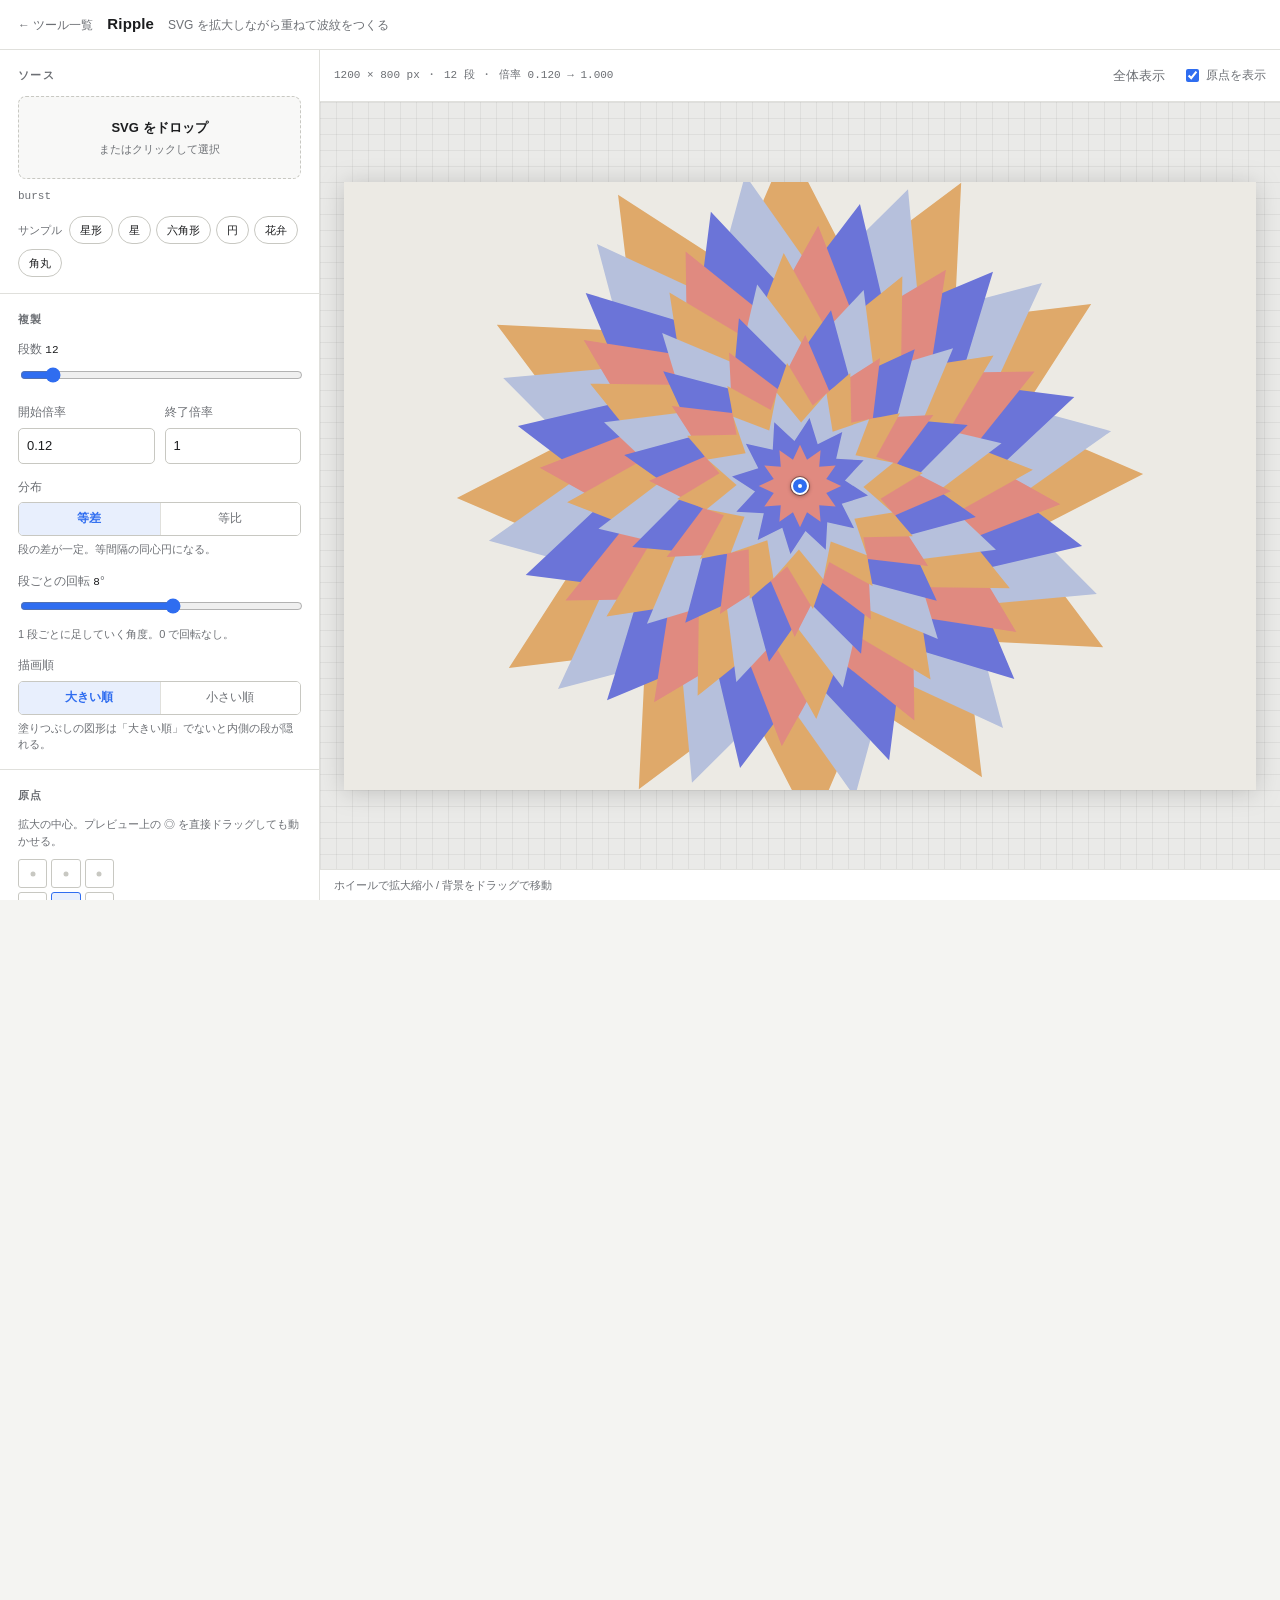
==== ripple/index.html @ efe1f110 "Add Ripple, an SVG ripple generator, as the first Graphics Lab tool Sets up the site as a static, bu" ====
<!DOCTYPE html>
<html lang="ja">
<head>
<meta charset="utf-8">
<meta name="viewport" content="width=device-width, initial-scale=1">
<title>Ripple — SVG 波紋ジェネレーター</title>
<meta name="description" content="任意の SVG を等差・等比で拡大複製し、複数色で塗り分けた波紋状のグラフィックを作るブラウザツール。">
<link rel="icon" href="data:image/svg+xml,%3Csvg xmlns='http://www.w3.org/2000/svg' viewBox='0 0 32 32'%3E%3Ccircle cx='16' cy='16' r='14' fill='none' stroke='%232f6df0' stroke-width='2.5'/%3E%3Ccircle cx='16' cy='16' r='8.5' fill='none' stroke='%232f6df0' stroke-width='2.5'/%3E%3Ccircle cx='16' cy='16' r='3' fill='%232f6df0'/%3E%3C/svg%3E">
<link rel="stylesheet" href="../assets/css/base.css">
<link rel="stylesheet" href="css/app.css">
</head>
<body class="app">

<header class="app__bar">
  <a class="app__home" href="../">&larr; ツール一覧</a>
  <h1 class="app__title">Ripple</h1>
  <p class="app__lead">SVG を拡大しながら重ねて波紋をつくる</p>
</header>

<main class="app__body">

  <!-- ============ 操作パネル ============ -->
  <aside class="panel" id="panel">

    <section class="group">
      <h2 class="group__title">ソース</h2>

      <div class="drop" id="drop" tabindex="0" role="button"
           aria-label="SVG ファイルを選択、またはドラッグ＆ドロップ">
        <strong>SVG をドロップ</strong>
        <span>またはクリックして選択</span>
      </div>
      <input type="file" id="file" accept=".svg,image/svg+xml" hidden>

      <p class="source-name" id="sourceName">サンプルを読み込み中…</p>

      <div class="samples">
        <span class="samples__label">サンプル</span>
        <button type="button" class="chip" data-sample="burst">星形</button>
        <button type="button" class="chip" data-sample="star">星</button>
        <button type="button" class="chip" data-sample="hexagon">六角形</button>
        <button type="button" class="chip" data-sample="circle">円</button>
        <button type="button" class="chip" data-sample="petal">花弁</button>
        <button type="button" class="chip" data-sample="rounded">角丸</button>
      </div>

      <p class="notice" id="notice" hidden></p>
    </section>

    <section class="group">
      <h2 class="group__title">複製</h2>

      <div class="field">
        <label for="count">段数 <output id="countOut">12</output></label>
        <input type="range" id="count" min="1" max="120" step="1" value="12">
      </div>

      <div class="field field--pair">
        <div>
          <label for="scaleStart">開始倍率</label>
          <input type="number" id="scaleStart" min="0.001" max="50" step="0.01" value="0.12">
        </div>
        <div>
          <label for="scaleEnd">終了倍率</label>
          <input type="number" id="scaleEnd" min="0.001" max="50" step="0.01" value="1">
        </div>
      </div>

      <div class="field">
        <span class="field__label">分布</span>
        <div class="seg" role="radiogroup" aria-label="分布">
          <label><input type="radio" name="distribution" value="arithmetic" checked><span>等差</span></label>
          <label><input type="radio" name="distribution" value="geometric"><span>等比</span></label>
        </div>
        <p class="hint" id="distHint">段の差が一定。等間隔の同心円になる。</p>
      </div>

      <div class="field">
        <label for="rotationStep">段ごとの回転 <output id="rotOut">8</output>°</label>
        <input type="range" id="rotationStep" min="-90" max="90" step="0.5" value="8">
        <p class="hint">1 段ごとに足していく角度。0 で回転なし。</p>
      </div>

      <div class="field">
        <span class="field__label">描画順</span>
        <div class="seg" role="radiogroup" aria-label="描画順">
          <label><input type="radio" name="order" value="outer-first" checked><span>大きい順</span></label>
          <label><input type="radio" name="order" value="inner-first"><span>小さい順</span></label>
        </div>
        <p class="hint">塗りつぶしの図形は「大きい順」でないと内側の段が隠れる。</p>
      </div>
    </section>

    <section class="group">
      <h2 class="group__title">原点</h2>
      <p class="hint">拡大の中心。プレビュー上の &#9678; を直接ドラッグしても動かせる。</p>

      <div class="anchors" role="group" aria-label="原点プリセット">
        <button type="button" data-anchor="0,0" aria-label="左上"></button>
        <button type="button" data-anchor="0.5,0" aria-label="上"></button>
        <button type="button" data-anchor="1,0" aria-label="右上"></button>
        <button type="button" data-anchor="0,0.5" aria-label="左"></button>
        <button type="button" data-anchor="0.5,0.5" aria-label="中央" class="is-active"></button>
        <button type="button" data-anchor="1,0.5" aria-label="右"></button>
        <button type="button" data-anchor="0,1" aria-label="左下"></button>
        <button type="button" data-anchor="0.5,1" aria-label="下"></button>
        <button type="button" data-anchor="1,1" aria-label="右下"></button>
      </div>

      <div class="field field--pair">
        <div>
          <label for="originX">X（0–1）</label>
          <input type="number" id="originX" min="-2" max="3" step="0.01" value="0.5">
        </div>
        <div>
          <label for="originY">Y（0–1）</label>
          <input type="number" id="originY" min="-2" max="3" step="0.01" value="0.5">
        </div>
      </div>
    </section>

    <section class="group">
      <h2 class="group__title">塗り</h2>

      <div class="field">
        <span class="field__label">塗り対象</span>
        <div class="seg seg--4" role="radiogroup" aria-label="塗り対象">
          <label><input type="radio" name="paintMode" value="fill" checked><span>塗り</span></label>
          <label><input type="radio" name="paintMode" value="stroke"><span>線</span></label>
          <label><input type="radio" name="paintMode" value="both"><span>両方</span></label>
          <label><input type="radio" name="paintMode" value="original"><span>元の色</span></label>
        </div>
      </div>

      <div class="field" id="strokeField">
        <label for="strokeWidth">線幅 <output id="strokeOut">2</output></label>
        <input type="range" id="strokeWidth" min="0.1" max="40" step="0.1" value="2">
        <label class="check">
          <input type="checkbox" id="constantStroke" checked>
          <span>拡大しても線幅を一定に保つ</span>
        </label>
      </div>

      <div class="field" id="colorField">
        <span class="field__label">色</span>
        <div class="stops" id="stops"></div>
        <button type="button" class="chip chip--add" id="addStop">＋ 色を追加</button>
      </div>

      <div class="field field--pair" id="colorModeField">
        <div>
          <span class="field__label">割り当て</span>
          <select id="colorMode">
            <option value="ramp">補間（端から端へ）</option>
            <option value="cycle" selected>循環（順に繰り返す）</option>
          </select>
        </div>
        <div>
          <span class="field__label">補間方式</span>
          <select id="colorSpace">
            <option value="oklab">OKLab</option>
            <option value="srgb">sRGB</option>
          </select>
        </div>
      </div>

      <div class="field field--pair">
        <div>
          <label for="opacityStart">不透明度・内 <output id="opStartOut">1</output></label>
          <input type="range" id="opacityStart" min="0" max="1" step="0.01" value="1">
        </div>
        <div>
          <label for="opacityEnd">不透明度・外 <output id="opEndOut">1</output></label>
          <input type="range" id="opacityEnd" min="0" max="1" step="0.01" value="1">
        </div>
      </div>
    </section>

    <section class="group">
      <h2 class="group__title">フレーム</h2>

      <div class="field">
        <span class="field__label">縦横比</span>
        <select id="aspectPreset">
          <option value="auto">自動（全体が収まる）</option>
          <option value="1">1 : 1</option>
          <option value="1.5" selected>3 : 2</option>
          <option value="1.3333">4 : 3</option>
          <option value="1.7778">16 : 9</option>
          <option value="0.75">3 : 4</option>
          <option value="custom">自由入力</option>
        </select>
      </div>

      <div class="field field--pair" id="customAspectField" hidden>
        <div>
          <label for="aspectW">幅の比</label>
          <input type="number" id="aspectW" min="1" max="100" step="1" value="3">
        </div>
        <div>
          <label for="aspectH">高さの比</label>
          <input type="number" id="aspectH" min="1" max="100" step="1" value="2">
        </div>
      </div>

      <div class="field" id="zoomField">
        <label for="zoom">ズーム <output id="zoomOut">130</output>%</label>
        <input type="range" id="zoom" min="100" max="400" step="1" value="130">
        <p class="hint">100% で全段が収まる。上げるほど外側の段がフレームからはみ出し、切り落とされて背景のように働く。</p>
      </div>

      <div class="field" id="frameCenterField">
        <span class="field__label">フレームの中心</span>
        <div class="seg" role="radiogroup" aria-label="フレームの中心">
          <label><input type="radio" name="frameCenter" value="origin" checked><span>原点</span></label>
          <label><input type="radio" name="frameCenter" value="bounds"><span>図形全体</span></label>
        </div>
      </div>

      <div class="field field--pair">
        <div>
          <label for="outputWidth">出力幅 px</label>
          <input type="number" id="outputWidth" min="64" max="8000" step="10" value="1200">
        </div>
        <div>
          <label for="padding">余白 % <output id="padOut">4</output></label>
          <input type="range" id="padding" min="0" max="50" step="1" value="4">
        </div>
      </div>

      <div class="field field--pair">
        <div>
          <label for="background">背景色</label>
          <input type="color" id="background" value="#eceae4">
        </div>
        <div>
          <span class="field__label">背景</span>
          <label class="check">
            <input type="checkbox" id="transparentBackground">
            <span>透明にする</span>
          </label>
        </div>
      </div>
    </section>

    <section class="group">
      <h2 class="group__title">書き出し</h2>
      <div class="field field--pair">
        <button type="button" class="btn btn--primary" id="exportSvg">SVG を保存</button>
        <button type="button" class="btn" id="exportPng">PNG を保存</button>
      </div>
      <div class="field">
        <label for="pngScale">PNG 倍率 <output id="pngOut">2</output>×</label>
        <input type="range" id="pngScale" min="1" max="8" step="1" value="2">
        <p class="hint" id="pngSize"></p>
      </div>
      <button type="button" class="btn btn--quiet" id="reset">設定を初期値に戻す</button>
    </section>

  </aside>

  <!-- ============ プレビュー ============ -->
  <section class="stage">
    <div class="stage__bar">
      <span class="stage__info" id="stageInfo"></span>
      <span class="stage__spacer"></span>
      <button type="button" class="btn btn--quiet" id="fit">全体表示</button>
      <label class="check check--inline">
        <input type="checkbox" id="showOrigin" checked>
        <span>原点を表示</span>
      </label>
    </div>
    <div class="stage__view" id="view">
      <div class="stage__canvas" id="canvas"></div>
      <button type="button" class="origin-handle" id="originHandle" hidden
              aria-label="原点をドラッグして移動"></button>
    </div>
    <p class="stage__hint">ホイールで拡大縮小 / 背景をドラッグで移動</p>
  </section>

</main>

<script type="module" src="js/main.js"></script>
</body>
</html>
---- assets/css/base.css ----
/* 共通のトークンと最小限のリセット。ツール間で見た目を揃えるための土台。 */

:root {
  --bg:          #f4f4f2;
  --surface:     #ffffff;
  --surface-2:   #f8f8f7;
  --line:        #e0e0dc;
  --line-strong: #c8c8c2;
  --text:        #1c1d1f;
  --text-muted:  #6c6f74;
  --accent:      #2f6df0;
  --accent-weak: #e8effd;
  --danger:      #c0392b;

  --radius:   8px;
  --radius-s: 5px;
  --shadow:   0 1px 2px rgba(0, 0, 0, .06), 0 8px 24px rgba(0, 0, 0, .06);

  --font: -apple-system, BlinkMacSystemFont, "Hiragino Sans", "Noto Sans JP",
          "Yu Gothic UI", Meiryo, sans-serif;
  --mono: ui-monospace, SFMono-Regular, Menlo, Consolas, monospace;
}

*, *::before, *::after { box-sizing: border-box; }

html, body {
  margin: 0;
  height: 100%;
}

body {
  font-family: var(--font);
  font-size: 13px;
  line-height: 1.65;
  color: var(--text);
  background: var(--bg);
  -webkit-font-smoothing: antialiased;
}

h1, h2, h3, p { margin: 0; }

a {
  color: var(--accent);
  text-decoration: none;
}
a:hover { text-decoration: underline; }

button, input, select {
  font: inherit;
  color: inherit;
}

:focus-visible {
  outline: 2px solid var(--accent);
  outline-offset: 2px;
}

.btn {
  display: inline-flex;
  align-items: center;
  justify-content: center;
  gap: 6px;
  padding: 8px 14px;
  border: 1px solid var(--line-strong);
  border-radius: var(--radius-s);
  background: var(--surface);
  cursor: pointer;
  white-space: nowrap;
  transition: background .12s, border-color .12s;
}
.btn:hover { background: var(--surface-2); }
.btn:disabled { opacity: .5; cursor: default; }

.btn--primary {
  background: var(--accent);
  border-color: var(--accent);
  color: #fff;
}
.btn--primary:hover { background: #2159cf; }

.btn--quiet {
  background: transparent;
  border-color: transparent;
  color: var(--text-muted);
  padding: 6px 10px;
}
.btn--quiet:hover {
  background: var(--surface-2);
  color: var(--text);
}
---- ripple/css/app.css ----
/* Ripple の画面。左に操作パネル、右にプレビュー。 */

.app {
  display: grid;
  grid-template-rows: auto minmax(0, 1fr);
  height: 100vh;
  height: 100dvh;
  overflow: hidden;
}

/* ---------------------------------------------------------- ヘッダー */

.app__bar {
  display: flex;
  align-items: baseline;
  gap: 14px;
  padding: 12px 18px;
  border-bottom: 1px solid var(--line);
  background: var(--surface);
}
.app__home {
  color: var(--text-muted);
  font-size: 12px;
}
.app__title {
  font-size: 15px;
  font-weight: 650;
  letter-spacing: .01em;
}
.app__lead {
  color: var(--text-muted);
  font-size: 12px;
}

.app__body {
  display: grid;
  grid-template-columns: 320px minmax(0, 1fr);
  min-height: 0;
}

/* ---------------------------------------------------------- パネル */

.panel {
  overflow-y: auto;
  border-right: 1px solid var(--line);
  background: var(--surface);
  padding-bottom: 40px;
}

.group {
  padding: 16px 18px;
  border-bottom: 1px solid var(--line);
}
.group__title {
  font-size: 11px;
  font-weight: 700;
  letter-spacing: .12em;
  text-transform: uppercase;
  color: var(--text-muted);
  margin-bottom: 12px;
}

.field { margin-bottom: 14px; }
.field:last-child { margin-bottom: 0; }
.field[hidden] { display: none; }

.field--pair {
  display: grid;
  grid-template-columns: 1fr 1fr;
  gap: 10px;
  align-items: end;
}

.field label,
.field__label {
  display: block;
  font-size: 12px;
  color: var(--text-muted);
  margin-bottom: 5px;
}
.field output {
  color: var(--text);
  font-family: var(--mono);
  font-size: 11px;
}

.hint {
  margin-top: 5px;
  font-size: 11px;
  line-height: 1.5;
  color: var(--text-muted);
}

input[type="number"],
input[type="text"],
select {
  width: 100%;
  padding: 6px 8px;
  border: 1px solid var(--line-strong);
  border-radius: var(--radius-s);
  background: var(--surface);
}
input[type="number"]:disabled { background: var(--surface-2); color: var(--text-muted); }

input[type="range"] {
  width: 100%;
  accent-color: var(--accent);
}

input[type="color"] {
  width: 100%;
  height: 32px;
  padding: 2px;
  border: 1px solid var(--line-strong);
  border-radius: var(--radius-s);
  background: var(--surface);
  cursor: pointer;
}

.check {
  display: flex;
  align-items: center;
  gap: 7px;
  margin-top: 8px;
  font-size: 12px;
  color: var(--text);
  cursor: pointer;
}
.check input { accent-color: var(--accent); margin: 0; }
.check span { margin: 0; }
.check--inline { margin-top: 0; color: var(--text-muted); }

/* 2 択・4 択のセグメント */

.seg {
  display: grid;
  grid-template-columns: 1fr 1fr;
  border: 1px solid var(--line-strong);
  border-radius: var(--radius-s);
  overflow: hidden;
}
.seg--4 { grid-template-columns: repeat(4, 1fr); }
.seg label { margin: 0; }
.seg input { position: absolute; opacity: 0; pointer-events: none; }
.seg span {
  display: block;
  padding: 6px 4px;
  text-align: center;
  font-size: 12px;
  color: var(--text-muted);
  background: var(--surface);
  border-left: 1px solid var(--line);
  cursor: pointer;
  transition: background .12s, color .12s;
}
.seg label:first-child span { border-left: 0; }
.seg span:hover { background: var(--surface-2); }
.seg input:checked + span {
  background: var(--accent-weak);
  color: var(--accent);
  font-weight: 600;
}
.seg input:focus-visible + span { outline: 2px solid var(--accent); outline-offset: -2px; }

/* ---------------------------------------------------------- ソース */

.drop {
  display: flex;
  flex-direction: column;
  align-items: center;
  gap: 2px;
  padding: 20px 12px;
  border: 1.5px dashed var(--line-strong);
  border-radius: var(--radius);
  background: var(--surface-2);
  text-align: center;
  cursor: pointer;
  transition: border-color .12s, background .12s;
}
.drop:hover { border-color: var(--accent); }
.drop.is-over {
  border-color: var(--accent);
  background: var(--accent-weak);
}
.drop strong { font-size: 13px; font-weight: 600; }
.drop span { font-size: 11px; color: var(--text-muted); }

.source-name {
  margin-top: 8px;
  font-family: var(--mono);
  font-size: 11px;
  color: var(--text-muted);
  overflow: hidden;
  text-overflow: ellipsis;
  white-space: nowrap;
}

.samples {
  display: flex;
  flex-wrap: wrap;
  align-items: center;
  gap: 5px;
  margin-top: 10px;
}
.samples__label {
  font-size: 11px;
  color: var(--text-muted);
  margin-right: 2px;
}

.chip {
  padding: 4px 10px;
  border: 1px solid var(--line-strong);
  border-radius: 999px;
  background: var(--surface);
  font-size: 11px;
  cursor: pointer;
  transition: background .12s, border-color .12s;
}
.chip:hover { background: var(--accent-weak); border-color: var(--accent); }
.chip--add { margin-top: 8px; }

.notice {
  margin-top: 10px;
  padding: 8px 10px;
  border-radius: var(--radius-s);
  background: var(--accent-weak);
  color: #1c3a7a;
  font-size: 11px;
  line-height: 1.55;
}
.notice--error {
  background: #fdecea;
  color: var(--danger);
}

/* ---------------------------------------------------------- 色の停止 */

.stops {
  display: flex;
  flex-direction: column;
  gap: 6px;
}
.stop {
  display: grid;
  grid-template-columns: 40px 1fr 26px;
  gap: 6px;
  align-items: center;
}
.stop input[type="color"] { height: 28px; }
.stop__hex {
  font-family: var(--mono);
  font-size: 11px;
  text-transform: lowercase;
}
.stop__remove {
  height: 28px;
  border: 1px solid var(--line-strong);
  border-radius: var(--radius-s);
  background: var(--surface);
  color: var(--text-muted);
  cursor: pointer;
  line-height: 1;
}
.stop__remove:hover:not(:disabled) { color: var(--danger); border-color: var(--danger); }
.stop__remove:disabled { opacity: .35; cursor: default; }

/* ---------------------------------------------------------- 原点プリセット */

.anchors {
  display: grid;
  grid-template-columns: repeat(3, 1fr);
  gap: 4px;
  width: 96px;
  margin: 10px 0 12px;
}
.anchors button {
  aspect-ratio: 1;
  border: 1px solid var(--line-strong);
  border-radius: 3px;
  background: var(--surface);
  cursor: pointer;
  position: relative;
}
.anchors button::after {
  content: "";
  position: absolute;
  inset: 50% auto auto 50%;
  width: 5px;
  height: 5px;
  border-radius: 50%;
  background: var(--line-strong);
  transform: translate(-50%, -50%);
}
.anchors button:hover { border-color: var(--accent); }
.anchors button.is-active {
  border-color: var(--accent);
  background: var(--accent-weak);
}
.anchors button.is-active::after { background: var(--accent); }

/* ---------------------------------------------------------- プレビュー */

.stage {
  display: grid;
  grid-template-rows: auto minmax(0, 1fr) auto;
  min-width: 0;
  background: var(--bg);
}

.stage__bar {
  display: flex;
  align-items: center;
  gap: 10px;
  padding: 8px 14px;
  border-bottom: 1px solid var(--line);
  background: var(--surface);
}
.stage__spacer { flex: 1; }
.stage__info {
  font-family: var(--mono);
  font-size: 11px;
  color: var(--text-muted);
}

.stage__view {
  position: relative;
  overflow: hidden;
  display: grid;
  place-items: center;
  cursor: grab;
  touch-action: none;
  /* 判断の邪魔をしない中立のグリッド */
  background-color: #eaeae8;
  background-image:
    linear-gradient(to right, rgba(0, 0, 0, .05) 1px, transparent 1px),
    linear-gradient(to bottom, rgba(0, 0, 0, .05) 1px, transparent 1px);
  background-size: 16px 16px;
}
.stage__view.is-panning { cursor: grabbing; }

.stage__canvas {
  transform-origin: center center;
  will-change: transform;
  line-height: 0;
  filter: drop-shadow(0 2px 12px rgba(0, 0, 0, .18));
}
.stage__canvas svg { display: block; }

.stage__hint {
  padding: 6px 14px;
  border-top: 1px solid var(--line);
  background: var(--surface);
  font-size: 11px;
  color: var(--text-muted);
}

.origin-handle {
  position: absolute;
  width: 18px;
  height: 18px;
  margin: -9px 0 0 -9px;
  padding: 0;
  border: 2px solid #fff;
  border-radius: 50%;
  background: var(--accent);
  box-shadow: 0 0 0 1px rgba(0, 0, 0, .35), 0 1px 4px rgba(0, 0, 0, .4);
  cursor: move;
  touch-action: none;
}
.origin-handle::after {
  content: "";
  position: absolute;
  inset: 5px;
  border-radius: 50%;
  background: #fff;
}

/* ---------------------------------------------------------- 狭い画面 */

@media (max-width: 860px) {
  .app { height: auto; overflow: visible; }
  .app__body { grid-template-columns: 1fr; }
  .panel { border-right: 0; border-bottom: 1px solid var(--line); }
  .stage { min-height: 70vh; }
}
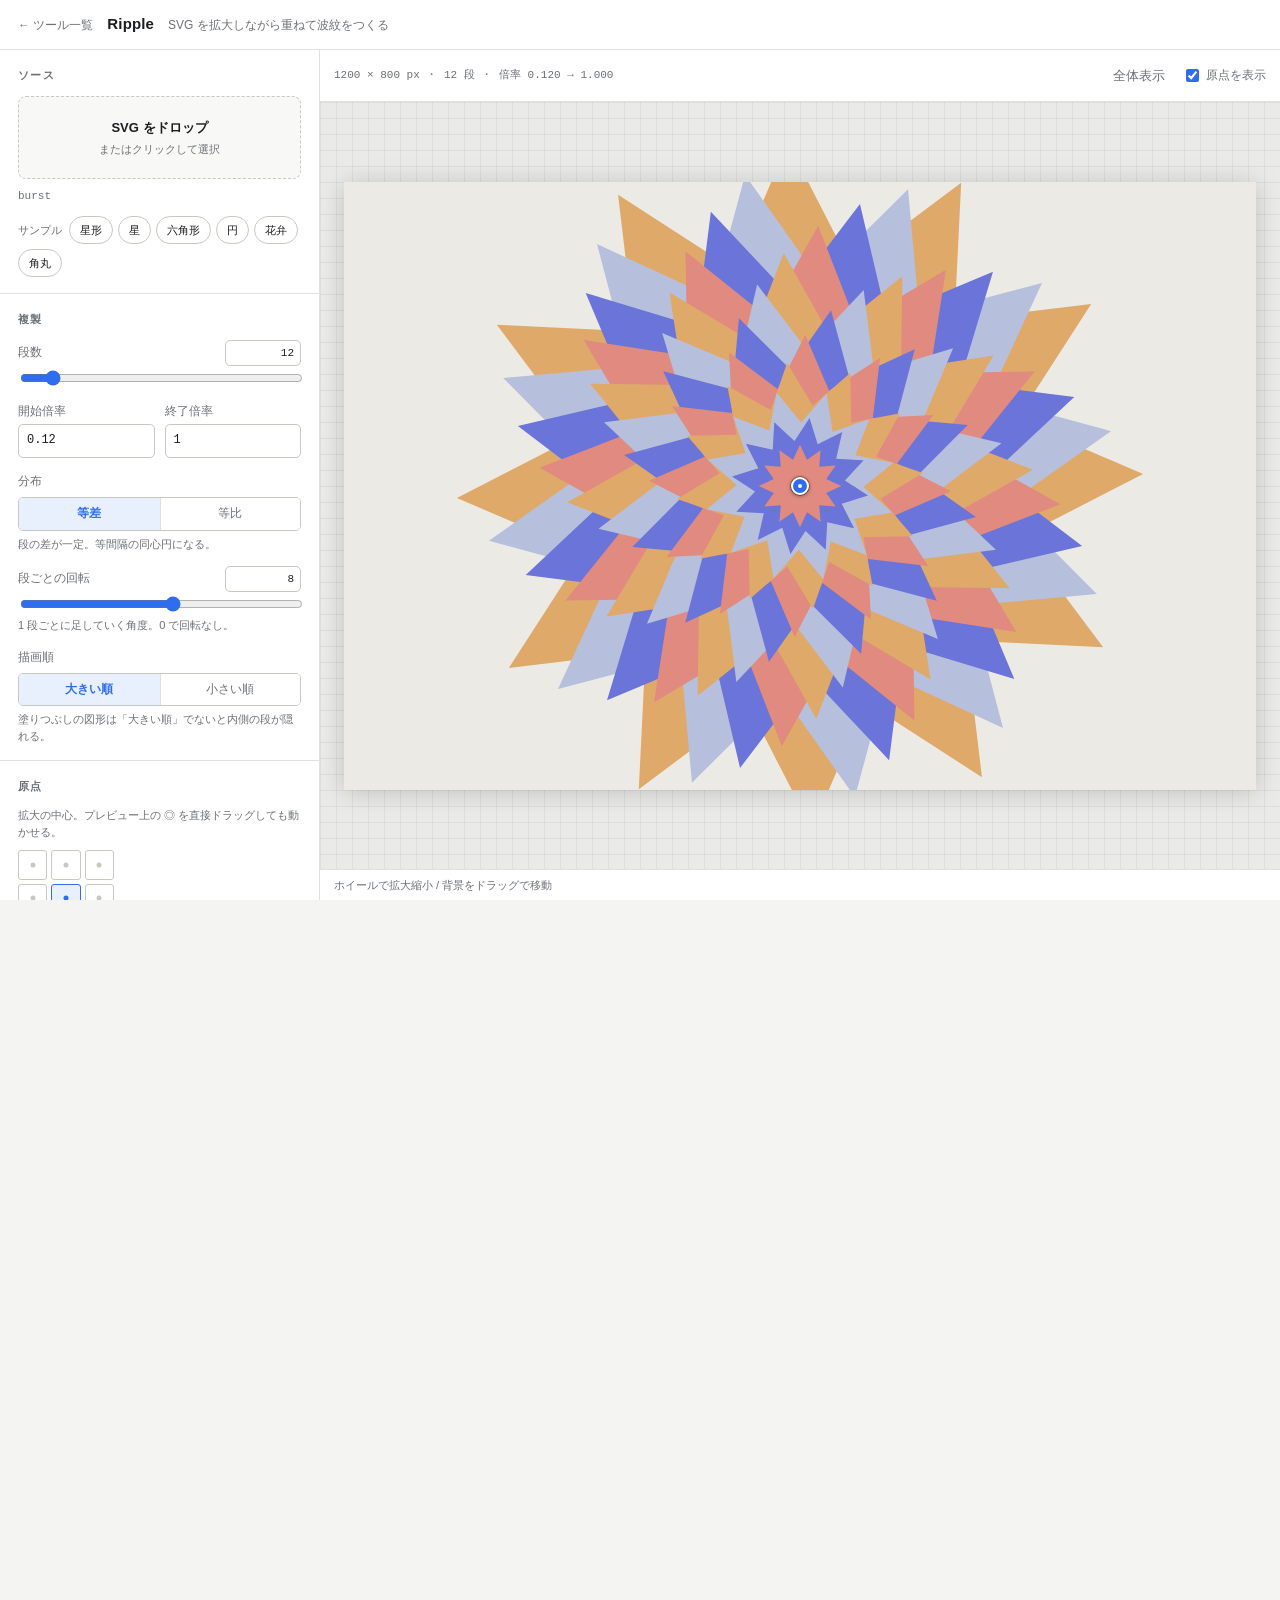
==== commit ef4f857f: "Fix broken SVG exports and give every parameter a number field Exported SVGs did not open correctly " ====
--- a/ripple/index.html
+++ b/ripple/index.html
@@ -9,7 +9,8 @@
 <link rel="stylesheet" href="../assets/css/base.css">
 <link rel="stylesheet" href="css/app.css">
 </head>
-<body class="app">
+<body>
+<div class="app">
 
 <header class="app__bar">
   <a class="app__home" href="../">&larr; ツール一覧</a>
@@ -51,18 +52,28 @@
       <h2 class="group__title">複製</h2>
 
       <div class="field">
-        <label for="count">段数 <output id="countOut">12</output></label>
-        <input type="range" id="count" min="1" max="120" step="1" value="12">
+        <div class="field__head">
+          <label for="count">段数</label>
+          <input type="number" class="num" id="count" min="1" max="500" step="1" value="12">
+        </div>
+        <input type="range" id="countRange" min="1" max="120" step="1" value="12"
+               aria-label="段数（スライダー）">
       </div>
 
       <div class="field field--pair">
         <div>
-          <label for="scaleStart">開始倍率</label>
-          <input type="number" id="scaleStart" min="0.001" max="50" step="0.01" value="0.12">
-        </div>
-        <div>
-          <label for="scaleEnd">終了倍率</label>
-          <input type="number" id="scaleEnd" min="0.001" max="50" step="0.01" value="1">
+          <div class="field__head">
+            <label for="scaleStart">開始倍率</label>
+          </div>
+          <input type="number" class="num num--wide" id="scaleStart"
+                 min="0.001" max="200" step="0.01" value="0.12">
+        </div>
+        <div>
+          <div class="field__head">
+            <label for="scaleEnd">終了倍率</label>
+          </div>
+          <input type="number" class="num num--wide" id="scaleEnd"
+                 min="0.001" max="200" step="0.01" value="1">
         </div>
       </div>
 
@@ -76,8 +87,12 @@
       </div>
 
       <div class="field">
-        <label for="rotationStep">段ごとの回転 <output id="rotOut">8</output>°</label>
-        <input type="range" id="rotationStep" min="-90" max="90" step="0.5" value="8">
+        <div class="field__head">
+          <label for="rotationStep">段ごとの回転</label>
+          <input type="number" class="num" id="rotationStep" min="-360" max="360" step="0.1" value="8">
+        </div>
+        <input type="range" id="rotationStepRange" min="-90" max="90" step="0.5" value="8"
+               aria-label="段ごとの回転（スライダー）">
         <p class="hint">1 段ごとに足していく角度。0 で回転なし。</p>
       </div>
 
@@ -107,15 +122,22 @@
         <button type="button" data-anchor="1,1" aria-label="右下"></button>
       </div>
 
-      <div class="field field--pair">
-        <div>
-          <label for="originX">X（0–1）</label>
-          <input type="number" id="originX" min="-2" max="3" step="0.01" value="0.5">
-        </div>
-        <div>
-          <label for="originY">Y（0–1）</label>
-          <input type="number" id="originY" min="-2" max="3" step="0.01" value="0.5">
-        </div>
+      <div class="field">
+        <div class="field__head">
+          <label for="originX">X（0 = 左端、1 = 右端）</label>
+          <input type="number" class="num" id="originX" min="-10" max="10" step="0.01" value="0.5">
+        </div>
+        <input type="range" id="originXRange" min="-1" max="2" step="0.005" value="0.5"
+               aria-label="原点 X（スライダー）">
+      </div>
+
+      <div class="field">
+        <div class="field__head">
+          <label for="originY">Y（0 = 上端、1 = 下端）</label>
+          <input type="number" class="num" id="originY" min="-10" max="10" step="0.01" value="0.5">
+        </div>
+        <input type="range" id="originYRange" min="-1" max="2" step="0.005" value="0.5"
+               aria-label="原点 Y（スライダー）">
       </div>
     </section>
 
@@ -133,8 +155,12 @@
       </div>
 
       <div class="field" id="strokeField">
-        <label for="strokeWidth">線幅 <output id="strokeOut">2</output></label>
-        <input type="range" id="strokeWidth" min="0.1" max="40" step="0.1" value="2">
+        <div class="field__head">
+          <label for="strokeWidth">線幅</label>
+          <input type="number" class="num" id="strokeWidth" min="0.01" max="500" step="0.1" value="2">
+        </div>
+        <input type="range" id="strokeWidthRange" min="0.1" max="40" step="0.1" value="2"
+               aria-label="線幅（スライダー）">
         <label class="check">
           <input type="checkbox" id="constantStroke" checked>
           <span>拡大しても線幅を一定に保つ</span>
@@ -164,15 +190,22 @@
         </div>
       </div>
 
-      <div class="field field--pair">
-        <div>
-          <label for="opacityStart">不透明度・内 <output id="opStartOut">1</output></label>
-          <input type="range" id="opacityStart" min="0" max="1" step="0.01" value="1">
-        </div>
-        <div>
-          <label for="opacityEnd">不透明度・外 <output id="opEndOut">1</output></label>
-          <input type="range" id="opacityEnd" min="0" max="1" step="0.01" value="1">
-        </div>
+      <div class="field">
+        <div class="field__head">
+          <label for="opacityStart">不透明度・内側</label>
+          <input type="number" class="num" id="opacityStart" min="0" max="1" step="0.01" value="1">
+        </div>
+        <input type="range" id="opacityStartRange" min="0" max="1" step="0.01" value="1"
+               aria-label="内側の不透明度（スライダー）">
+      </div>
+
+      <div class="field">
+        <div class="field__head">
+          <label for="opacityEnd">不透明度・外側</label>
+          <input type="number" class="num" id="opacityEnd" min="0" max="1" step="0.01" value="1">
+        </div>
+        <input type="range" id="opacityEndRange" min="0" max="1" step="0.01" value="1"
+               aria-label="外側の不透明度（スライダー）">
       </div>
     </section>
 
@@ -194,18 +227,22 @@
 
       <div class="field field--pair" id="customAspectField" hidden>
         <div>
-          <label for="aspectW">幅の比</label>
-          <input type="number" id="aspectW" min="1" max="100" step="1" value="3">
-        </div>
-        <div>
-          <label for="aspectH">高さの比</label>
-          <input type="number" id="aspectH" min="1" max="100" step="1" value="2">
+          <div class="field__head"><label for="aspectW">幅の比</label></div>
+          <input type="number" class="num num--wide" id="aspectW" min="1" max="1000" step="1" value="3">
+        </div>
+        <div>
+          <div class="field__head"><label for="aspectH">高さの比</label></div>
+          <input type="number" class="num num--wide" id="aspectH" min="1" max="1000" step="1" value="2">
         </div>
       </div>
 
       <div class="field" id="zoomField">
-        <label for="zoom">ズーム <output id="zoomOut">130</output>%</label>
-        <input type="range" id="zoom" min="100" max="400" step="1" value="130">
+        <div class="field__head">
+          <label for="zoom">ズーム %</label>
+          <input type="number" class="num" id="zoom" min="100" max="2000" step="1" value="130">
+        </div>
+        <input type="range" id="zoomRange" min="100" max="400" step="1" value="130"
+               aria-label="ズーム（スライダー）">
         <p class="hint">100% で全段が収まる。上げるほど外側の段がフレームからはみ出し、切り落とされて背景のように働く。</p>
       </div>
 
@@ -217,20 +254,27 @@
         </div>
       </div>
 
+      <div class="field">
+        <div class="field__head">
+          <label for="padding">余白 %</label>
+          <input type="number" class="num" id="padding" min="0" max="400" step="1" value="4">
+        </div>
+        <input type="range" id="paddingRange" min="0" max="50" step="1" value="4"
+               aria-label="余白（スライダー）">
+      </div>
+
+      <div class="field">
+        <div class="field__head">
+          <label for="outputWidth">出力幅 px</label>
+          <input type="number" class="num" id="outputWidth" min="16" max="16000" step="10" value="1200">
+        </div>
+        <input type="range" id="outputWidthRange" min="200" max="4000" step="10" value="1200"
+               aria-label="出力幅（スライダー）">
+      </div>
+
       <div class="field field--pair">
         <div>
-          <label for="outputWidth">出力幅 px</label>
-          <input type="number" id="outputWidth" min="64" max="8000" step="10" value="1200">
-        </div>
-        <div>
-          <label for="padding">余白 % <output id="padOut">4</output></label>
-          <input type="range" id="padding" min="0" max="50" step="1" value="4">
-        </div>
-      </div>
-
-      <div class="field field--pair">
-        <div>
-          <label for="background">背景色</label>
+          <div class="field__head"><label for="background">背景色</label></div>
           <input type="color" id="background" value="#eceae4">
         </div>
         <div>
@@ -245,15 +289,22 @@
 
     <section class="group">
       <h2 class="group__title">書き出し</h2>
+
       <div class="field field--pair">
         <button type="button" class="btn btn--primary" id="exportSvg">SVG を保存</button>
         <button type="button" class="btn" id="exportPng">PNG を保存</button>
       </div>
-      <div class="field">
-        <label for="pngScale">PNG 倍率 <output id="pngOut">2</output>×</label>
-        <input type="range" id="pngScale" min="1" max="8" step="1" value="2">
+
+      <div class="field">
+        <div class="field__head">
+          <label for="pngScale">PNG 倍率</label>
+          <input type="number" class="num" id="pngScale" min="1" max="20" step="1" value="2">
+        </div>
+        <input type="range" id="pngScaleRange" min="1" max="8" step="1" value="2"
+               aria-label="PNG 倍率（スライダー）">
         <p class="hint" id="pngSize"></p>
       </div>
+
       <button type="button" class="btn btn--quiet" id="reset">設定を初期値に戻す</button>
     </section>
 
@@ -280,6 +331,8 @@
 
 </main>
 
+</div>
+
 <script type="module" src="js/main.js"></script>
 </body>
 </html>
--- a/ripple/css/app.css
+++ b/ripple/css/app.css
@@ -78,11 +78,44 @@
   color: var(--text-muted);
   margin-bottom: 5px;
 }
-.field output {
-  color: var(--text);
+
+/* ラベルと数値入力を同じ行に。数値が常に見えていて、そのまま打ち替えられる。 */
+.field__head {
+  display: flex;
+  align-items: center;
+  justify-content: space-between;
+  gap: 8px;
+  min-height: 24px;
+}
+.field__head label {
+  margin-bottom: 0;
+  min-width: 0;      /* ラベルが縮めるようにしておく */
+}
+
+input[type="number"].num {
+  width: 76px;
+  flex: none;
+  padding: 3px 6px;
   font-family: var(--mono);
   font-size: 11px;
-}
+  text-align: right;
+  font-variant-numeric: tabular-nums;
+}
+/* 単独で置く数値入力は行いっぱいに広げる */
+input[type="number"].num--wide {
+  width: 100%;
+  text-align: left;
+  padding: 6px 8px;
+  font-size: 12px;
+}
+
+/* 数値を打ち替えるほうが速い場面が多いので、増減ボタンは出さない */
+.num::-webkit-outer-spin-button,
+.num::-webkit-inner-spin-button {
+  -webkit-appearance: none;
+  margin: 0;
+}
+input[type="number"].num { -moz-appearance: textfield; }
 
 .hint {
   margin-top: 5px;
@@ -103,7 +136,9 @@
 input[type="number"]:disabled { background: var(--surface-2); color: var(--text-muted); }
 
 input[type="range"] {
+  display: block;
   width: 100%;
+  margin-top: 4px;
   accent-color: var(--accent);
 }
 
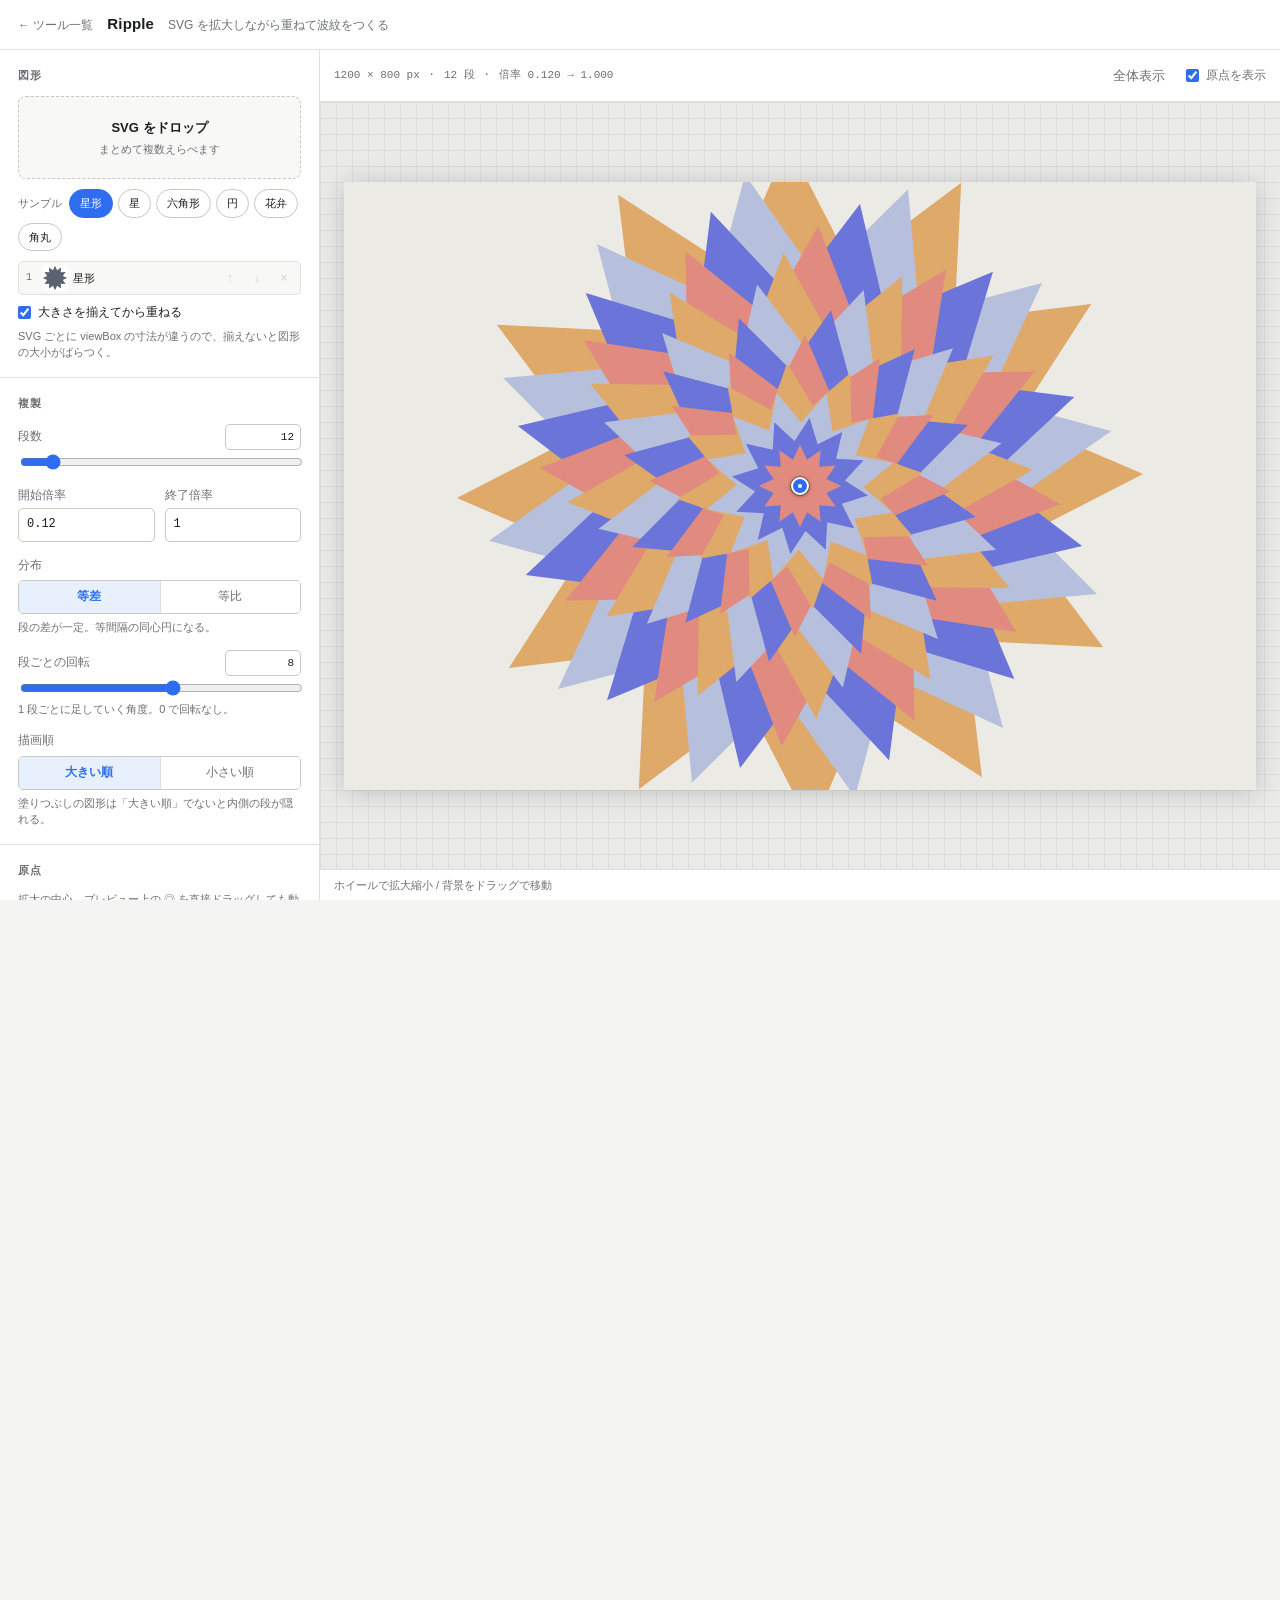
==== commit 5d6b72bd: "Stack several SVGs in turn instead of repeating one The source is now a list. Each step draws the ne" ====
--- a/ripple/index.html
+++ b/ripple/index.html
@@ -24,16 +24,14 @@
   <aside class="panel" id="panel">
 
     <section class="group">
-      <h2 class="group__title">ソース</h2>
+      <h2 class="group__title">図形</h2>
 
       <div class="drop" id="drop" tabindex="0" role="button"
            aria-label="SVG ファイルを選択、またはドラッグ＆ドロップ">
         <strong>SVG をドロップ</strong>
-        <span>またはクリックして選択</span>
-      </div>
-      <input type="file" id="file" accept=".svg,image/svg+xml" hidden>
-
-      <p class="source-name" id="sourceName">サンプルを読み込み中…</p>
+        <span>まとめて複数えらべます</span>
+      </div>
+      <input type="file" id="file" accept=".svg,image/svg+xml" multiple hidden>
 
       <div class="samples">
         <span class="samples__label">サンプル</span>
@@ -44,6 +42,15 @@
         <button type="button" class="chip" data-sample="petal">花弁</button>
         <button type="button" class="chip" data-sample="rounded">角丸</button>
       </div>
+
+      <ul class="sources" id="sources"></ul>
+      <p class="hint" id="cycleHint"></p>
+
+      <label class="check">
+        <input type="checkbox" id="normalizeSizes" checked>
+        <span>大きさを揃えてから重ねる</span>
+      </label>
+      <p class="hint">SVG ごとに viewBox の寸法が違うので、揃えないと図形の大小がばらつく。</p>
 
       <p class="notice" id="notice" hidden></p>
     </section>
--- a/ripple/css/app.css
+++ b/ripple/css/app.css
@@ -254,6 +254,75 @@
 }
 .chip:hover { background: var(--accent-weak); border-color: var(--accent); }
 .chip--add { margin-top: 8px; }
+/* サンプルの札は入り切りの切り替えなので、入っているものは見て分かるようにする */
+.chip.is-active {
+  background: var(--accent);
+  border-color: var(--accent);
+  color: #fff;
+}
+
+/* ---------------------------------------------------------- 図形の一覧 */
+
+.sources {
+  display: flex;
+  flex-direction: column;
+  gap: 4px;
+  margin: 10px 0 0;
+  padding: 0;
+  list-style: none;
+}
+
+.source {
+  display: grid;
+  grid-template-columns: 16px 26px minmax(0, 1fr) repeat(3, 22px);
+  gap: 5px;
+  align-items: center;
+  padding: 3px 5px 3px 2px;
+  border: 1px solid var(--line);
+  border-radius: var(--radius-s);
+  background: var(--surface-2);
+}
+
+/* 何番目に重なるかは色の割り当てとずれるので、番号を出しておく */
+.source__order {
+  font-family: var(--mono);
+  font-size: 10px;
+  color: var(--text-muted);
+  text-align: center;
+}
+
+.source__thumb {
+  width: 26px;
+  height: 26px;
+  object-fit: contain;
+  background: var(--surface);
+  border-radius: 3px;
+}
+
+.source__name {
+  font-size: 11px;
+  overflow: hidden;
+  text-overflow: ellipsis;
+  white-space: nowrap;
+}
+
+.source__btn {
+  width: 22px;
+  height: 22px;
+  padding: 0;
+  border: 1px solid transparent;
+  border-radius: 3px;
+  background: transparent;
+  color: var(--text-muted);
+  line-height: 1;
+  cursor: pointer;
+}
+.source__btn:hover:not(:disabled) {
+  background: var(--surface);
+  border-color: var(--line-strong);
+  color: var(--text);
+}
+.source__btn:disabled { opacity: .25; cursor: default; }
 
 .notice {
   margin-top: 10px;
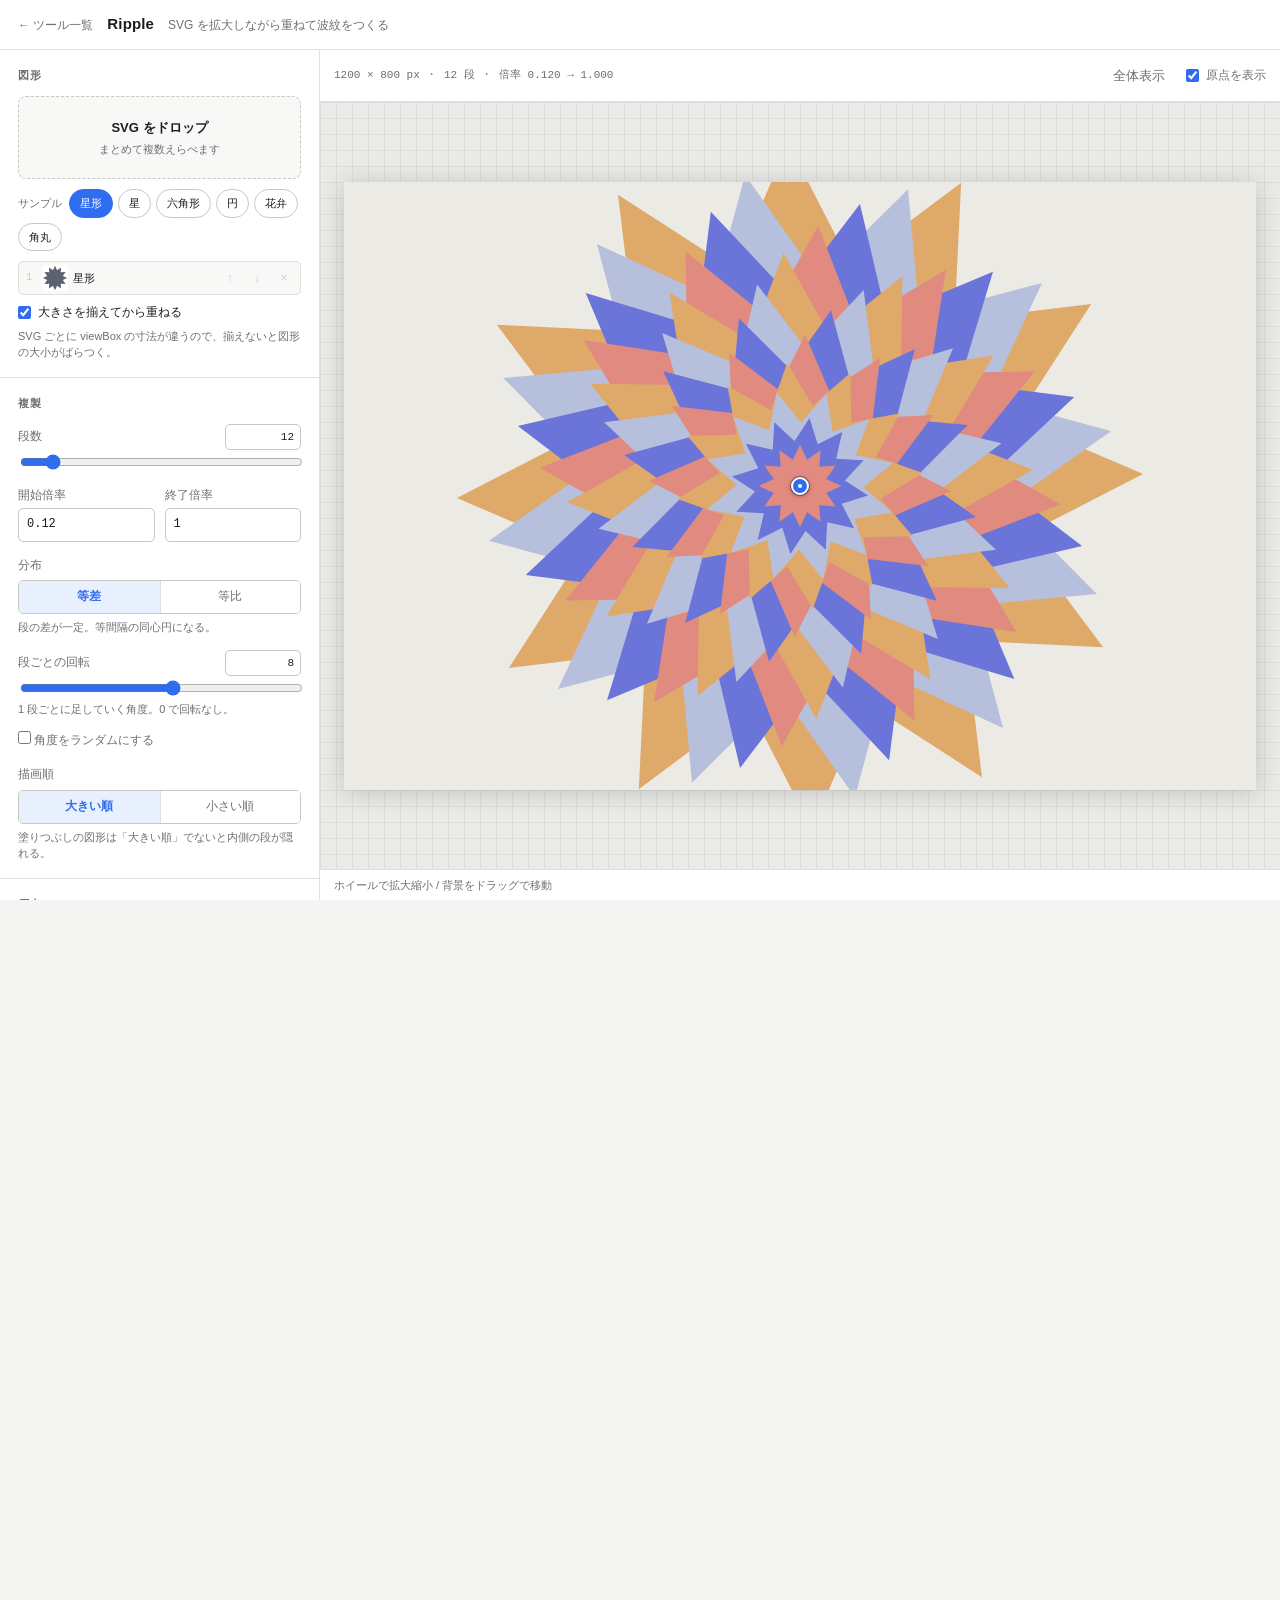
==== commit 330c90ce: "Randomize step angles, reorder lists by drag, clip the export to the frame Three additions.  Angle r" ====
--- a/ripple/index.html
+++ b/ripple/index.html
@@ -104,6 +104,39 @@
       </div>
 
       <div class="field">
+        <label class="check">
+          <input type="checkbox" id="randomizeAngle">
+          <span>角度をランダムにする</span>
+        </label>
+
+        <div class="subfield" id="angleRandomField" hidden>
+          <div class="field--pair">
+            <div>
+              <div class="field__head"><label for="angleMin">最小 °</label></div>
+              <input type="number" class="num num--wide" id="angleMin"
+                     min="-360" max="360" step="0.1" value="-15">
+            </div>
+            <div>
+              <div class="field__head"><label for="angleMax">最大 °</label></div>
+              <input type="number" class="num num--wide" id="angleMax"
+                     min="-360" max="360" step="0.1" value="15">
+            </div>
+          </div>
+
+          <div class="field__head">
+            <label for="angleSeed">乱数の種</label>
+            <input type="number" class="num" id="angleSeed" min="0" max="999999" step="1" value="1">
+          </div>
+          <button type="button" class="chip chip--add" id="reroll">振り直す</button>
+
+          <p class="hint">
+            段ごとの回転に、この範囲の角度を足す。種が同じなら結果も同じなので、
+            気に入った崩れ方を保ったまま他の項目を詰められる。
+          </p>
+        </div>
+      </div>
+
+      <div class="field">
         <span class="field__label">描画順</span>
         <div class="seg" role="radiogroup" aria-label="描画順">
           <label><input type="radio" name="order" value="outer-first" checked><span>大きい順</span></label>
@@ -277,6 +310,18 @@
         </div>
         <input type="range" id="outputWidthRange" min="200" max="4000" step="10" value="1200"
                aria-label="出力幅（スライダー）">
+      </div>
+
+      <div class="field">
+        <label class="check">
+          <input type="checkbox" id="clipToFrame" checked>
+          <span>はみ出しをクリッピングマスクで切り取る</span>
+        </label>
+        <p class="hint">
+          画面上は枠の外が見えないだけで、図形自体は外へ伸びたまま。
+          入れておくと切り取った状態で書き出され、Illustrator などでも
+          アートボードからはみ出さない。
+        </p>
       </div>
 
       <div class="field field--pair">
--- a/ripple/css/app.css
+++ b/ripple/css/app.css
@@ -197,6 +197,15 @@
 }
 .seg input:focus-visible + span { outline: 2px solid var(--accent); outline-offset: -2px; }
 
+/* 見出しのチェックにぶら下がる設定のまとまり */
+.subfield {
+  margin: 8px 0 0 20px;
+  padding-left: 10px;
+  border-left: 2px solid var(--line);
+}
+.subfield[hidden] { display: none; }
+.subfield .field--pair { margin-bottom: 8px; }
+
 /* ---------------------------------------------------------- ソース */
 
 .drop {
@@ -289,7 +298,10 @@
   font-size: 10px;
   color: var(--text-muted);
   text-align: center;
-}
+  width: 100%;
+  height: 100%;
+}
+.source__order:hover { color: var(--text); }
 
 .source__thumb {
   width: 26px;
@@ -347,9 +359,10 @@
 }
 .stop {
   display: grid;
-  grid-template-columns: 40px 1fr 26px;
+  grid-template-columns: 20px 40px 1fr 26px;
   gap: 6px;
   align-items: center;
+  border-radius: var(--radius-s);
 }
 .stop input[type="color"] { height: 28px; }
 .stop__hex {
@@ -368,6 +381,39 @@
 }
 .stop__remove:hover:not(:disabled) { color: var(--danger); border-color: var(--danger); }
 .stop__remove:disabled { opacity: .35; cursor: default; }
+
+/* ---------------------------------------------------------- 並べ替えの取っ手 */
+
+.handle {
+  padding: 0;
+  border: 0;
+  background: transparent;
+  color: var(--line-strong);
+  cursor: grab;
+  line-height: 1;
+  touch-action: none;
+}
+.handle:hover { color: var(--text-muted); }
+.handle:active { cursor: grabbing; }
+
+/* 取っ手そのものの模様。中身の文字を持たない色の行だけに出す。
+   点を描くのは padding の内側だけなので、掴める面は広いまま模様は 2 列に収まる。 */
+.stop .handle {
+  width: 100%;
+  height: 26px;
+  padding: 4px 6px;
+  background-image: radial-gradient(currentColor 1px, transparent 1px);
+  background-size: 4px 4px;
+  background-position: center;
+  background-origin: content-box;
+  background-clip: content-box;
+}
+
+.is-dragging { opacity: .4; }
+
+/* 落とす先の目印。行の上辺か下辺に線を引く。 */
+.is-drop-before { box-shadow: inset 0 2px 0 var(--accent); }
+.is-drop-after  { box-shadow: inset 0 -2px 0 var(--accent); }
 
 /* ---------------------------------------------------------- 原点プリセット */
 
